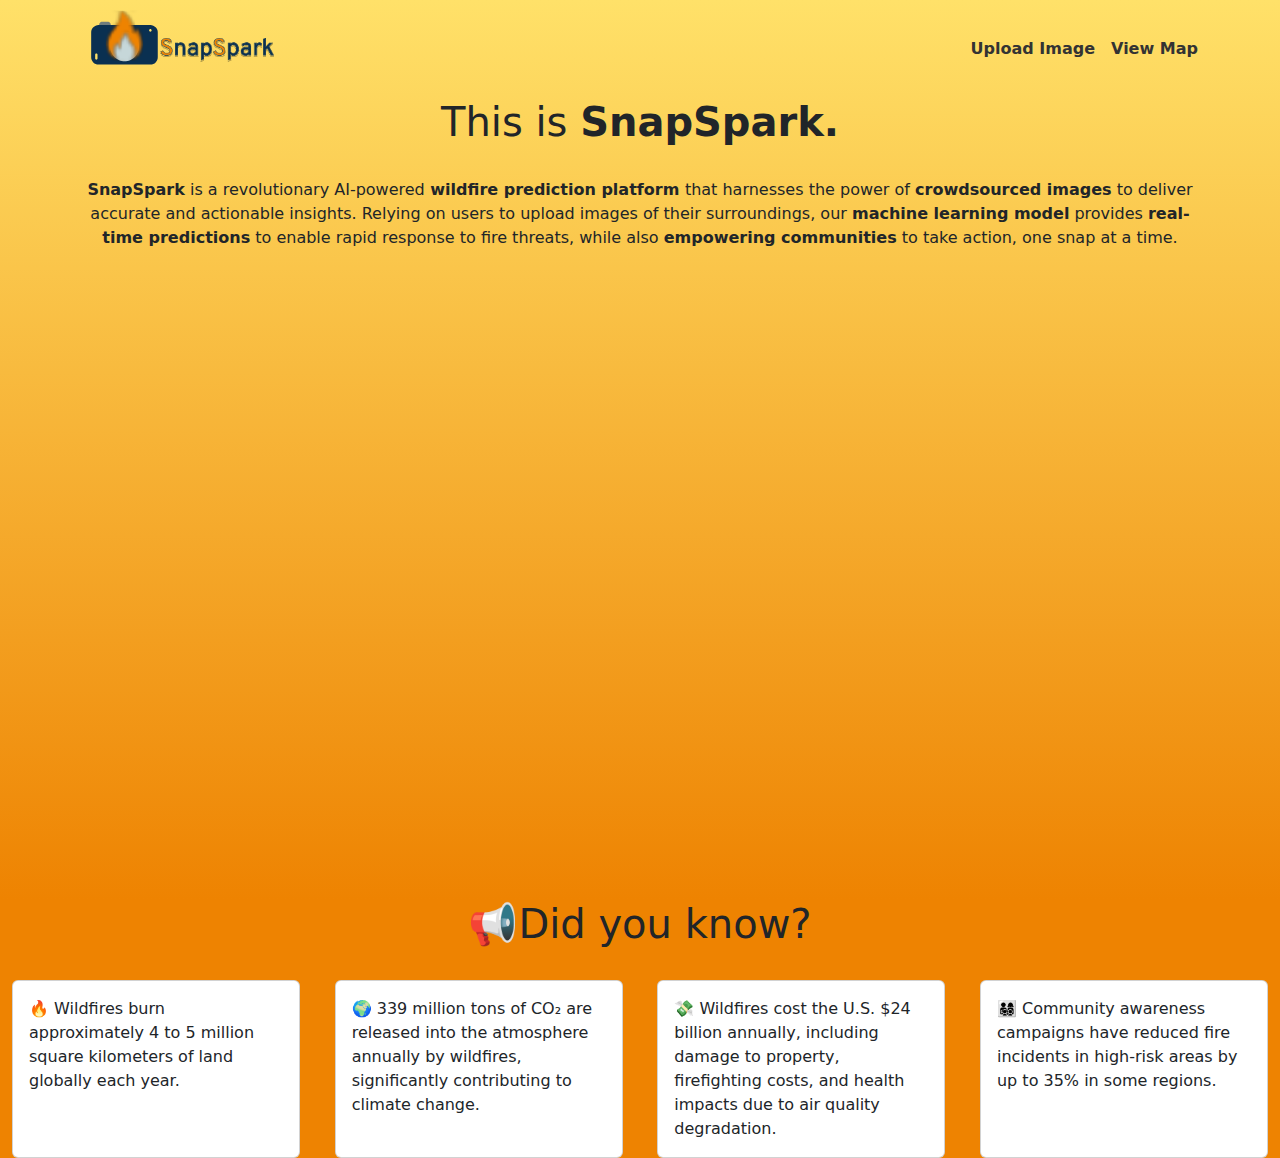
==== Frontend/index.html @ a72ec993 "ui" ====
<!DOCTYPE html>
<html lang="en">
  <head>
    <meta charset="UTF-8" />
    <meta name="viewport" content="width=device-width, initial-scale=1.0" />
    <title>SnapSpark</title>
    <link rel="stylesheet" href="styles.css" />
    <link href="https://cdn.jsdelivr.net/npm/bootstrap@5.3.3/dist/css/bootstrap.min.css" rel="stylesheet" integrity="sha384-QWTKZyjpPEjISv5WaRU9OFeRpok6YctnYmDr5pNlyT2bRjXh0JMhjY6hW+ALEwIH" crossorigin="anonymous">
  </head>

  <body>
    <div class="container-fluid gradient-bg full-page-container">
        <div class="masthead clearfix nav-underline">
            <div class="container inner d-flex justify-content-between align-items-center">
              <h3 class="masthead-brand justify-content-between align-items-center"><a href="index.html"><img src="SnapSpark-Nonsquare.svg" alt="SnapSpark Logo" class="navbar-logo"></a></h3>
              <nav>
                <ul class="nav masthead-nav nav-underline">
                  <li><a href="upload.html"><strong>Upload Image</strong></a></li>
                  <li><a href="mapview.html"><strong>View Map</strong></a></li>
                </ul>
              </nav>
            </div>
          </div>

          <div class="container-fluid fade-in">
            <h1 class="text-center font-weight-bold">This is <strong>SnapSpark.</strong></h1>

            <br>

            <p class="container text-center"> <strong>SnapSpark</strong> is a revolutionary AI-powered<strong> wildfire prediction platform </strong> that harnesses the power of <strong>crowdsourced images</strong> to deliver accurate and actionable insights. Relying on users to upload images of their surroundings, our <strong>machine learning model</strong> provides <strong>real-time predictions</strong> to enable rapid response to fire threats, while also <strong>empowering communities</strong> to take action, one snap at a time. </p>
          </div>
          <br>
          <br>
          <br>
          <br>
    </div>

    <div class="container-fluid" style="background-color:  #EE8301;">

      <h1 class="text-center font-weight-bold"> 📢Did you know?</h1>

      <br>

      <div class="d-flex flex-wrap justify-content-between">
      
      <div class="card justify-content-center">
        <div class="card-body">
          🔥 Wildfires burn approximately 4 to 5 million square kilometers of land globally each year.
        </div>
      </div>

      <br>

      <div class="card justify-content-center">
        <div class="card-body">
          🌍 339 million tons of CO₂ are released into the atmosphere annually by wildfires, significantly contributing to climate change.
        </div>
      </div>

      <br>

      <div class="card justify-content-center">
        <div class="card-body">
          💸 Wildfires cost the U.S. $24 billion annually, including damage to property, firefighting costs, and health impacts due to air quality degradation.
        </div>
      </div>

      <br>

      <div class="card justify-content-center">
        <div class="card-body">
          👨‍👩‍👧‍👦 Community awareness campaigns have reduced fire incidents in high-risk areas by up to 35% in some regions.
        </div>
      </div>
    </div>
  </body>
</html>
---- Frontend/styles.css ----
html, body { 
  height: 100%; margin: 0; 
  background-color: #EE8301;
}

.full-page-container {
  height: 100vh;
}

.card {
  width: 18rem;
  height: 10px;
}

.container {
  margin-left: 10px;
  margin-right: 10px;
}


.gradient-bg {
  background: linear-gradient(#FFE169, #EE8301);
}

.navbar-logo {
  width: 200px;
  height: auto;
  display: flex;
}

.masthead-brand{
  padding: 5px 0;
  background-color: transparent;
}

.masthead-nav {
  list-style: none;
  display: flex;
  gap: 30px;
  margin: 0;
}

.masthead-nav a {
  color: #333;
  text-decoration: none;
}

.masthead-nav a:hover {
  color: #ff3e04; /* Change color on hover */
}

/*
.navbar-nav {
  list-style: none;
  display: flex;
  gap: 20px;
}

.container {
  background-color: white;
  padding: 20px;
  border-radius: 8px;
}
*/

/*box-shadow: 0 4px 8px rgba(0, 0, 0, 0.1);
  text-align: center;
  width: 500px;
  height: 400px; 

h2 {
  margin-bottom: 20px;
}

.main {
  display: flex;
  justify-content: space-between;
  margin-top: 50px;
}
*/

.upload-box {
  display: flex;
  flex-direction: column;
  align-items: center;
  justify-content: center;
  border: 4px dashed #ccc;
  background-color: rgba(198, 215, 217, 0.25);
  padding: 20px;
  margin-left: 150px;
  width: 250px;
  height: 250px;
  border-radius: 8px;
  cursor: pointer;
  transition: background-color 1s;
}

.upload-box:hover {
  background-color: rgba(198, 215, 217, 0.75);
}

.upload-icon {
  width: 95px;
  height: 95px;
  transition: width 1s;
  transition: height 1s;
}

.upload-icon:hover {
  width: 130px;
  height: 130px;
}

.upload-label {
  cursor: pointer;
  color: #0A3051;
  margin-top: 10px;
}

#file-upload {
  display: none;
}

/* Close Icon */
.close-icon {
  position: absolute;
  top: 5px;
  right: 5px;
  font-size: 20px;
  color: red;
  cursor: pointer;
  display: none; /* Hidden initially */
}
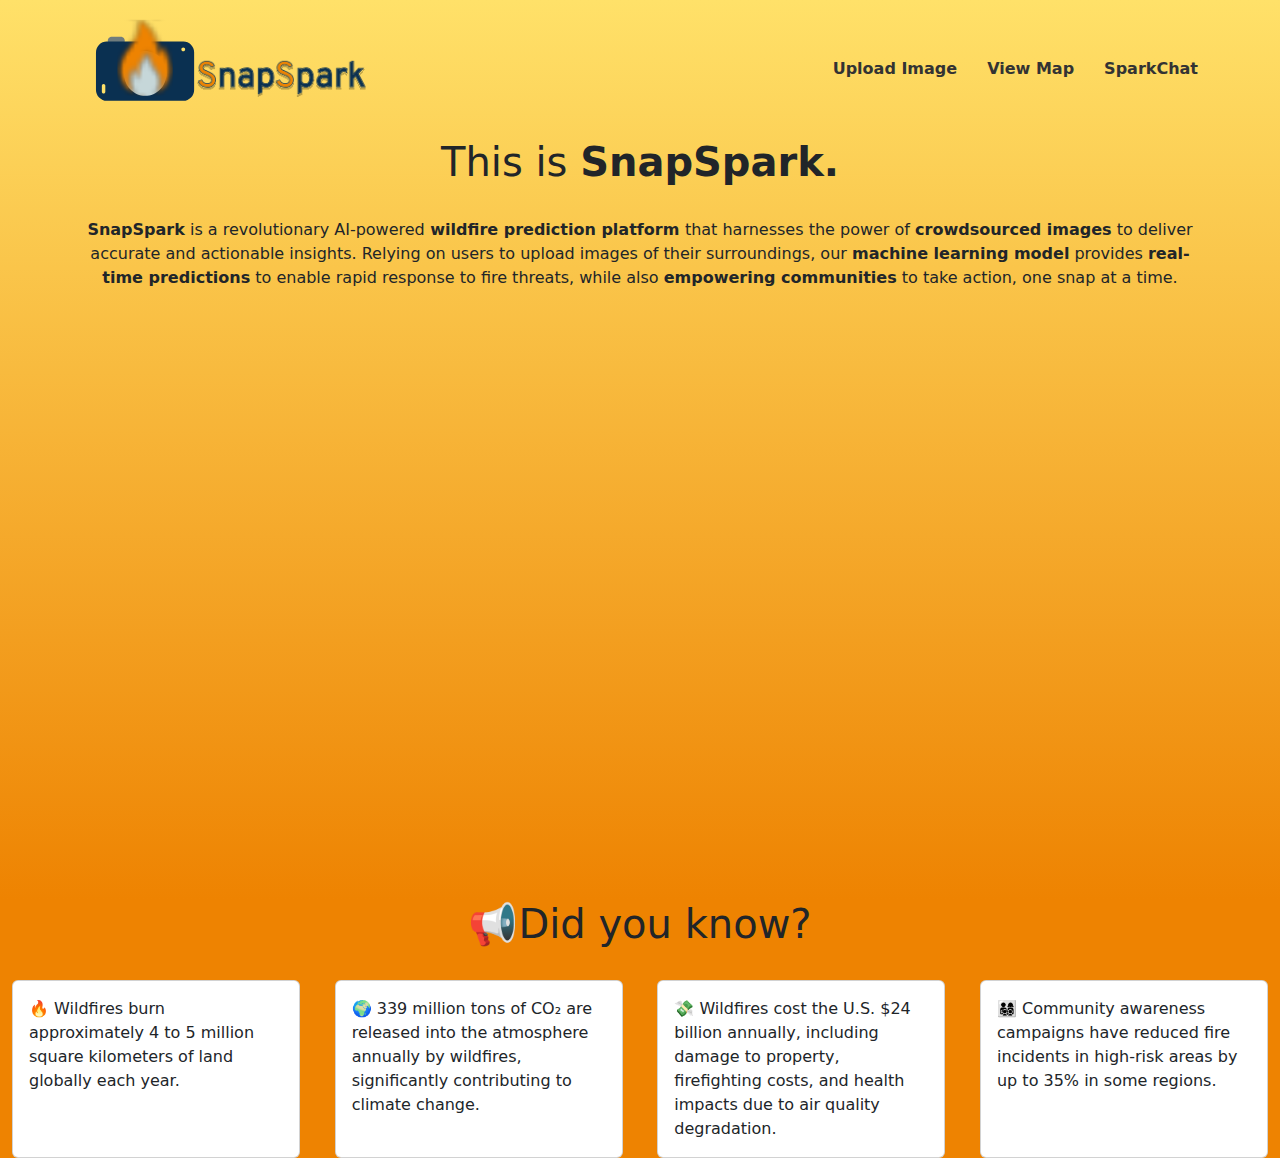
==== commit 61d1f42d: "new page for SparkChat" ====
--- a/Frontend/index.html
+++ b/Frontend/index.html
@@ -12,11 +12,12 @@
     <div class="container-fluid gradient-bg full-page-container">
         <div class="masthead clearfix nav-underline">
             <div class="container inner d-flex justify-content-between align-items-center">
-              <h3 class="masthead-brand justify-content-between align-items-center"><a href="index.html"><img src="SnapSpark-Nonsquare.svg" alt="SnapSpark Logo" class="navbar-logo"></a></h3>
+              <h3 class="masthead-brand justify-content-between align-items-center"><a href="index.html"><img src="SnapSpark (100 x 40 px).svg" alt="SnapSpark Logo" class="navbar-logo"></a></h3>
               <nav>
-                <ul class="nav masthead-nav nav-underline">
-                  <li><a href="upload.html"><strong>Upload Image</strong></a></li>
-                  <li><a href="mapview.html"><strong>View Map</strong></a></li>
+                <ul class="nav masthead-nav">
+                  <li><a class = "nav-underline" href="upload.html"><strong>Upload Image</strong></a></li>
+                  <li><a class = "nav-underline" href="mapview.html"><strong>View Map</strong></a></li>
+                  <li><a class = "nav-underline" href="sparkchat.html"><strong>SparkChat</strong></a></li>
                 </ul>
               </nav>
             </div>
--- a/Frontend/styles.css
+++ b/Frontend/styles.css
@@ -17,13 +17,12 @@
   margin-right: 10px;
 }
 
-
 .gradient-bg {
   background: linear-gradient(#FFE169, #EE8301);
 }
 
 .navbar-logo {
-  width: 200px;
+  width: 300px;
   height: auto;
   display: flex;
 }
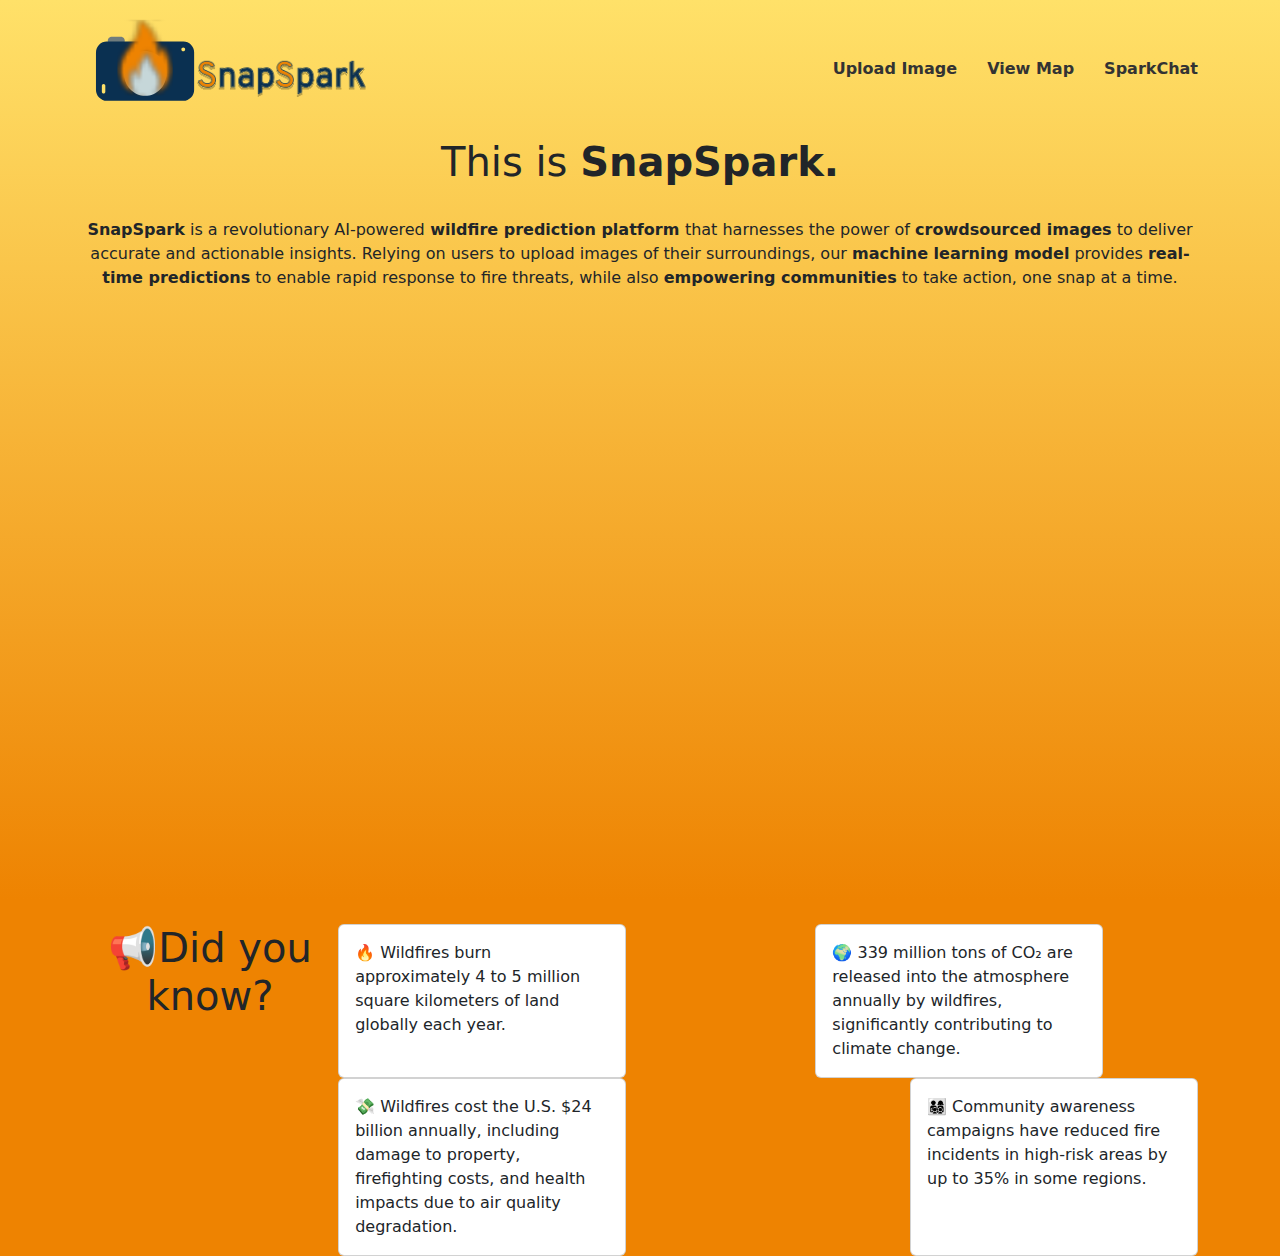
==== commit c393182a: "Map on main" ====
--- a/Frontend/index.html
+++ b/Frontend/index.html
@@ -30,13 +30,11 @@
 
             <p class="container text-center"> <strong>SnapSpark</strong> is a revolutionary AI-powered<strong> wildfire prediction platform </strong> that harnesses the power of <strong>crowdsourced images</strong> to deliver accurate and actionable insights. Relying on users to upload images of their surroundings, our <strong>machine learning model</strong> provides <strong>real-time predictions</strong> to enable rapid response to fire threats, while also <strong>empowering communities</strong> to take action, one snap at a time. </p>
           </div>
-          <br>
-          <br>
-          <br>
-          <br>
-    </div>
-
-    <div class="container-fluid" style="background-color:  #EE8301;">
+          <br>  
+          <div class="container d-flex" style="min-height:550px; position: absolute" id="datawrapper-vis-P15Xw"><script type="text/javascript" defer src="https://datawrapper.dwcdn.net/P15Xw/embed.js" charset="utf-8" data-target="#datawrapper-vis-P15Xw"></script><noscript><img src="https://datawrapper.dwcdn.net/P15Xw/full.png" alt="" /></noscript></div>
+        </div>
+      <br>
+    <div class="container d-flex" style="background-color:  #EE8301;">
 
       <h1 class="text-center font-weight-bold"> 📢Did you know?</h1>
 
--- a/Frontend/styles.css
+++ b/Frontend/styles.css
@@ -30,6 +30,11 @@
 .masthead-brand{
   padding: 5px 0;
   background-color: transparent;
+}
+
+.chat-box {
+  background-color: white;
+  padding: 20px;
 }
 
 .masthead-nav {
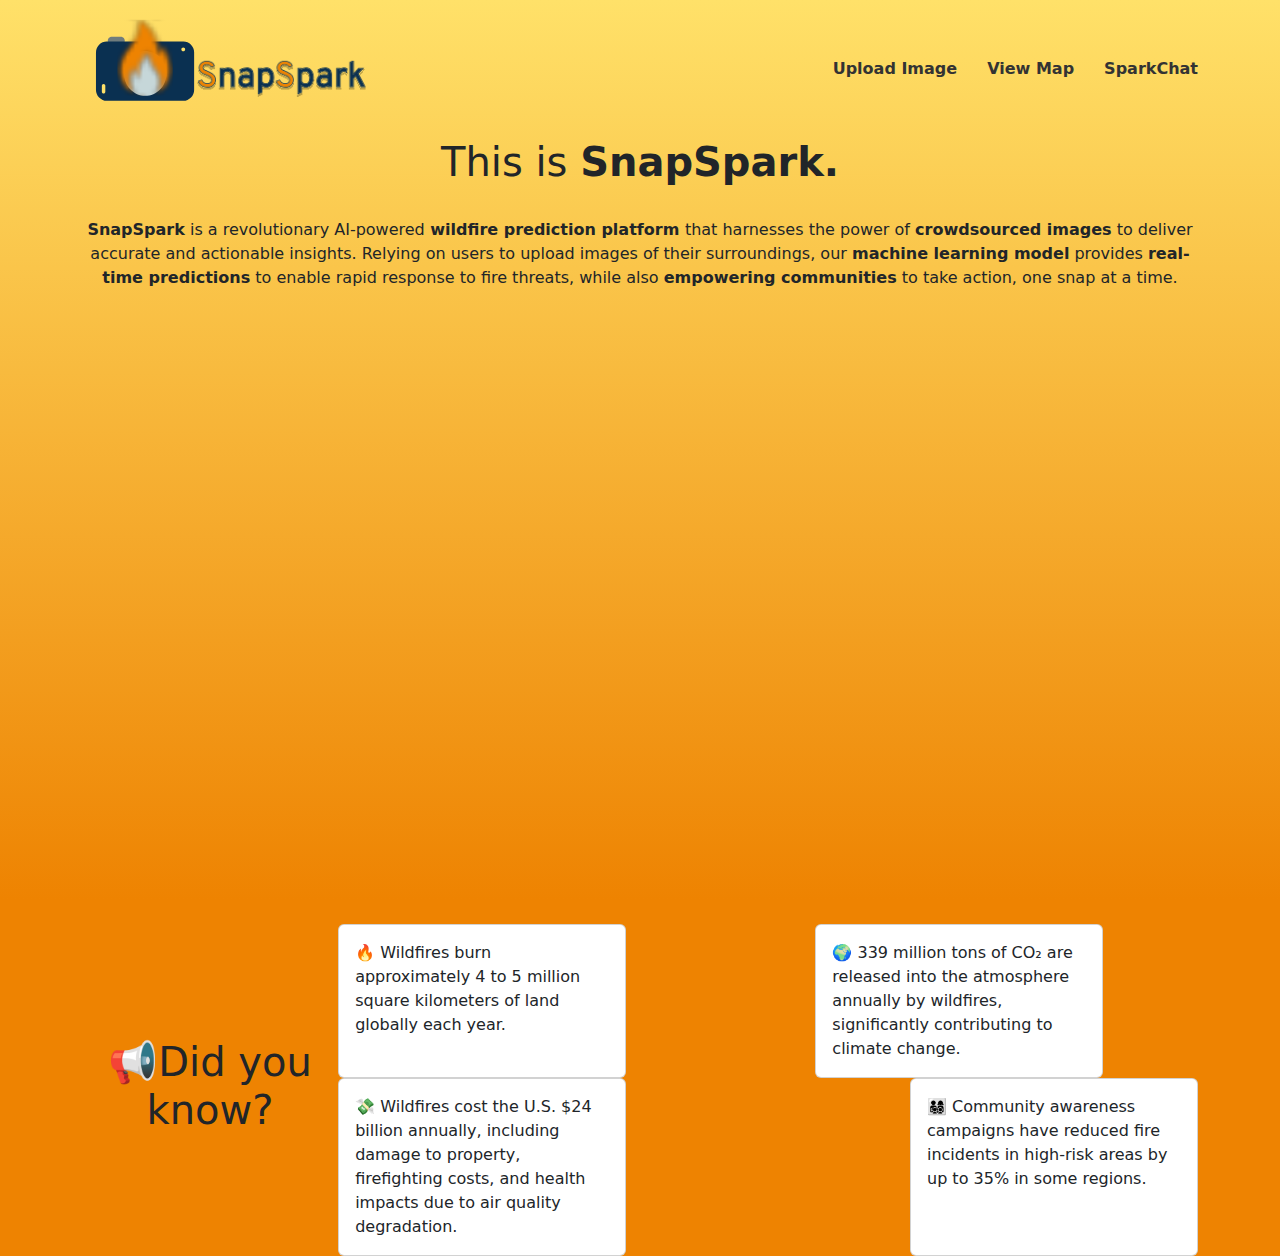
==== commit e24ecb01: "hey" ====
--- a/Frontend/index.html
+++ b/Frontend/index.html
@@ -31,10 +31,15 @@
             <p class="container text-center"> <strong>SnapSpark</strong> is a revolutionary AI-powered<strong> wildfire prediction platform </strong> that harnesses the power of <strong>crowdsourced images</strong> to deliver accurate and actionable insights. Relying on users to upload images of their surroundings, our <strong>machine learning model</strong> provides <strong>real-time predictions</strong> to enable rapid response to fire threats, while also <strong>empowering communities</strong> to take action, one snap at a time. </p>
           </div>
           <br>  
-          <div class="container d-flex" style="min-height:550px; position: absolute" id="datawrapper-vis-P15Xw"><script type="text/javascript" defer src="https://datawrapper.dwcdn.net/P15Xw/embed.js" charset="utf-8" data-target="#datawrapper-vis-P15Xw"></script><noscript><img src="https://datawrapper.dwcdn.net/P15Xw/full.png" alt="" /></noscript></div>
-        </div>
+
+          <div class="container-fluid d-flex justify-content-center">
+            <div style="min-height:600px" id="datawrapper-vis-P15Xw"><script type="text/javascript" defer src="https://datawrapper.dwcdn.net/P15Xw/embed.js" charset="utf-8" data-target="#datawrapper-vis-P15Xw"></script><noscript><img src="https://datawrapper.dwcdn.net/P15Xw/full.png" alt="" /></noscript></div>
+            </div>
+          </div>
       <br>
-    <div class="container d-flex" style="background-color:  #EE8301;">
+
+
+    <div class="container d-flex align-items-center" style="background-color:  #EE8301;">
 
       <h1 class="text-center font-weight-bold"> 📢Did you know?</h1>
 
--- a/Frontend/styles.css
+++ b/Frontend/styles.css
@@ -53,36 +53,6 @@
   color: #ff3e04; /* Change color on hover */
 }
 
-/*
-.navbar-nav {
-  list-style: none;
-  display: flex;
-  gap: 20px;
-}
-
-.container {
-  background-color: white;
-  padding: 20px;
-  border-radius: 8px;
-}
-*/
-
-/*box-shadow: 0 4px 8px rgba(0, 0, 0, 0.1);
-  text-align: center;
-  width: 500px;
-  height: 400px; 
-
-h2 {
-  margin-bottom: 20px;
-}
-
-.main {
-  display: flex;
-  justify-content: space-between;
-  margin-top: 50px;
-}
-*/
-
 .upload-box {
   display: flex;
   flex-direction: column;
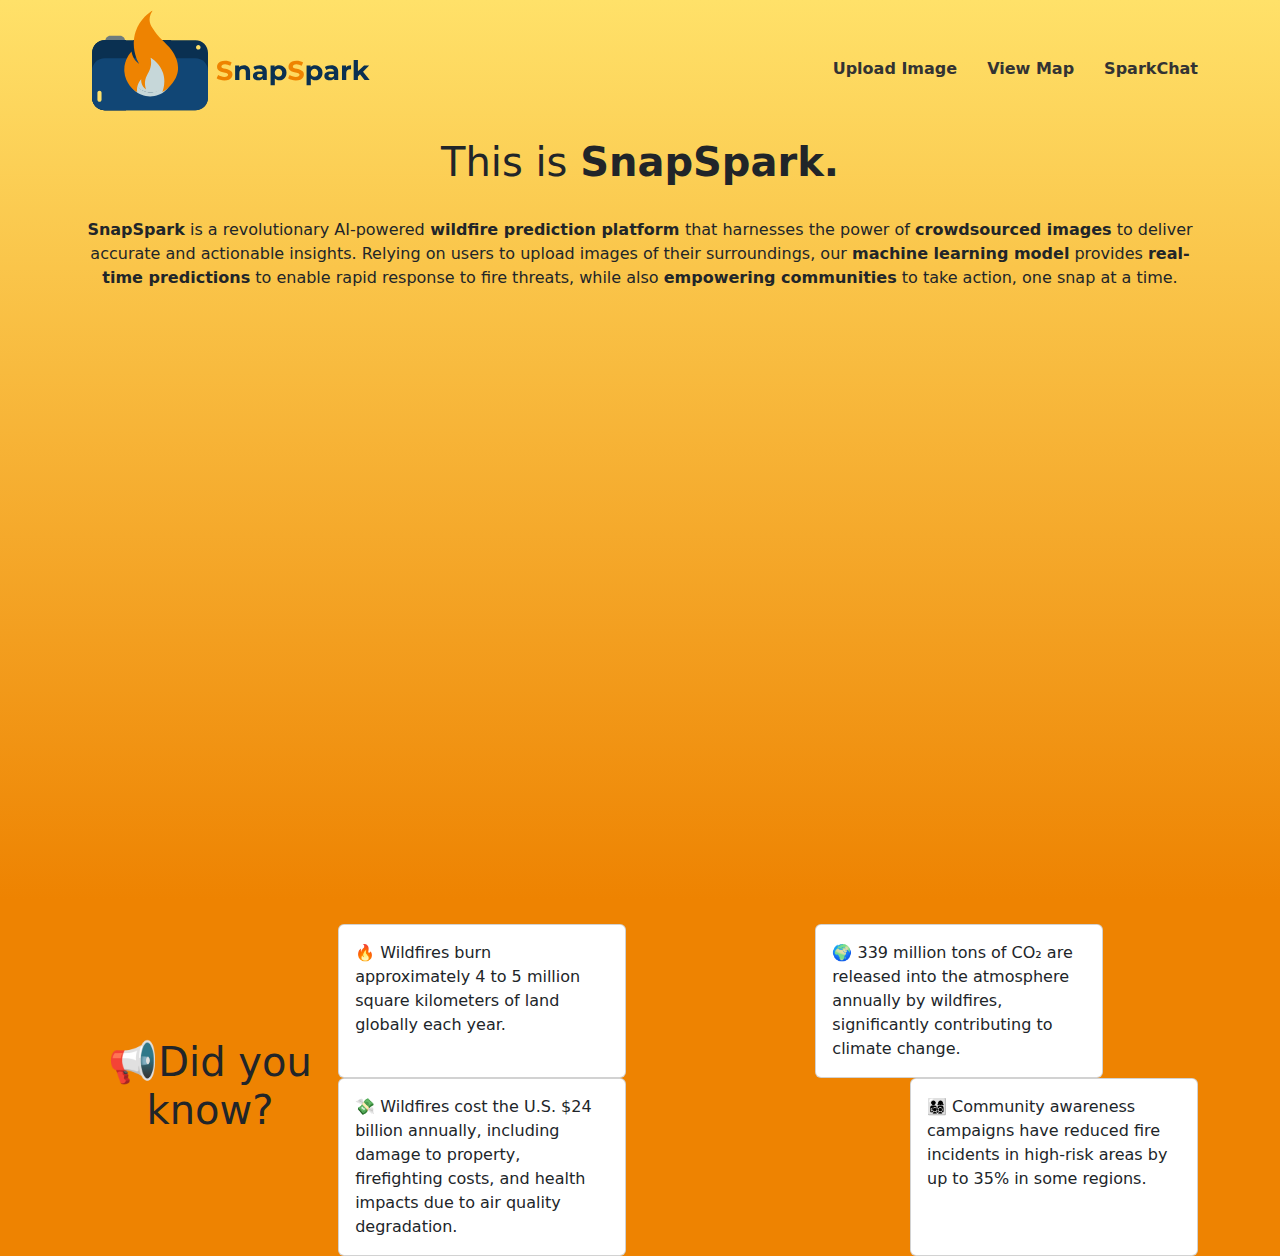
==== commit 3a90e2da: "Logo" ====
--- a/Frontend/index.html
+++ b/Frontend/index.html
@@ -12,7 +12,7 @@
     <div class="container-fluid gradient-bg full-page-container">
         <div class="masthead clearfix nav-underline">
             <div class="container inner d-flex justify-content-between align-items-center">
-              <h3 class="masthead-brand justify-content-between align-items-center"><a href="index.html"><img src="SnapSpark (100 x 40 px).svg" alt="SnapSpark Logo" class="navbar-logo"></a></h3>
+              <h3 class="masthead-brand justify-content-between align-items-center"><a href="index.html"><img src="SnapSpark nonsquare-2.svg" alt="SnapSpark Logo" class="navbar-logo"></a></h3>
               <nav>
                 <ul class="nav masthead-nav">
                   <li><a class = "nav-underline" href="upload.html"><strong>Upload Image</strong></a></li>
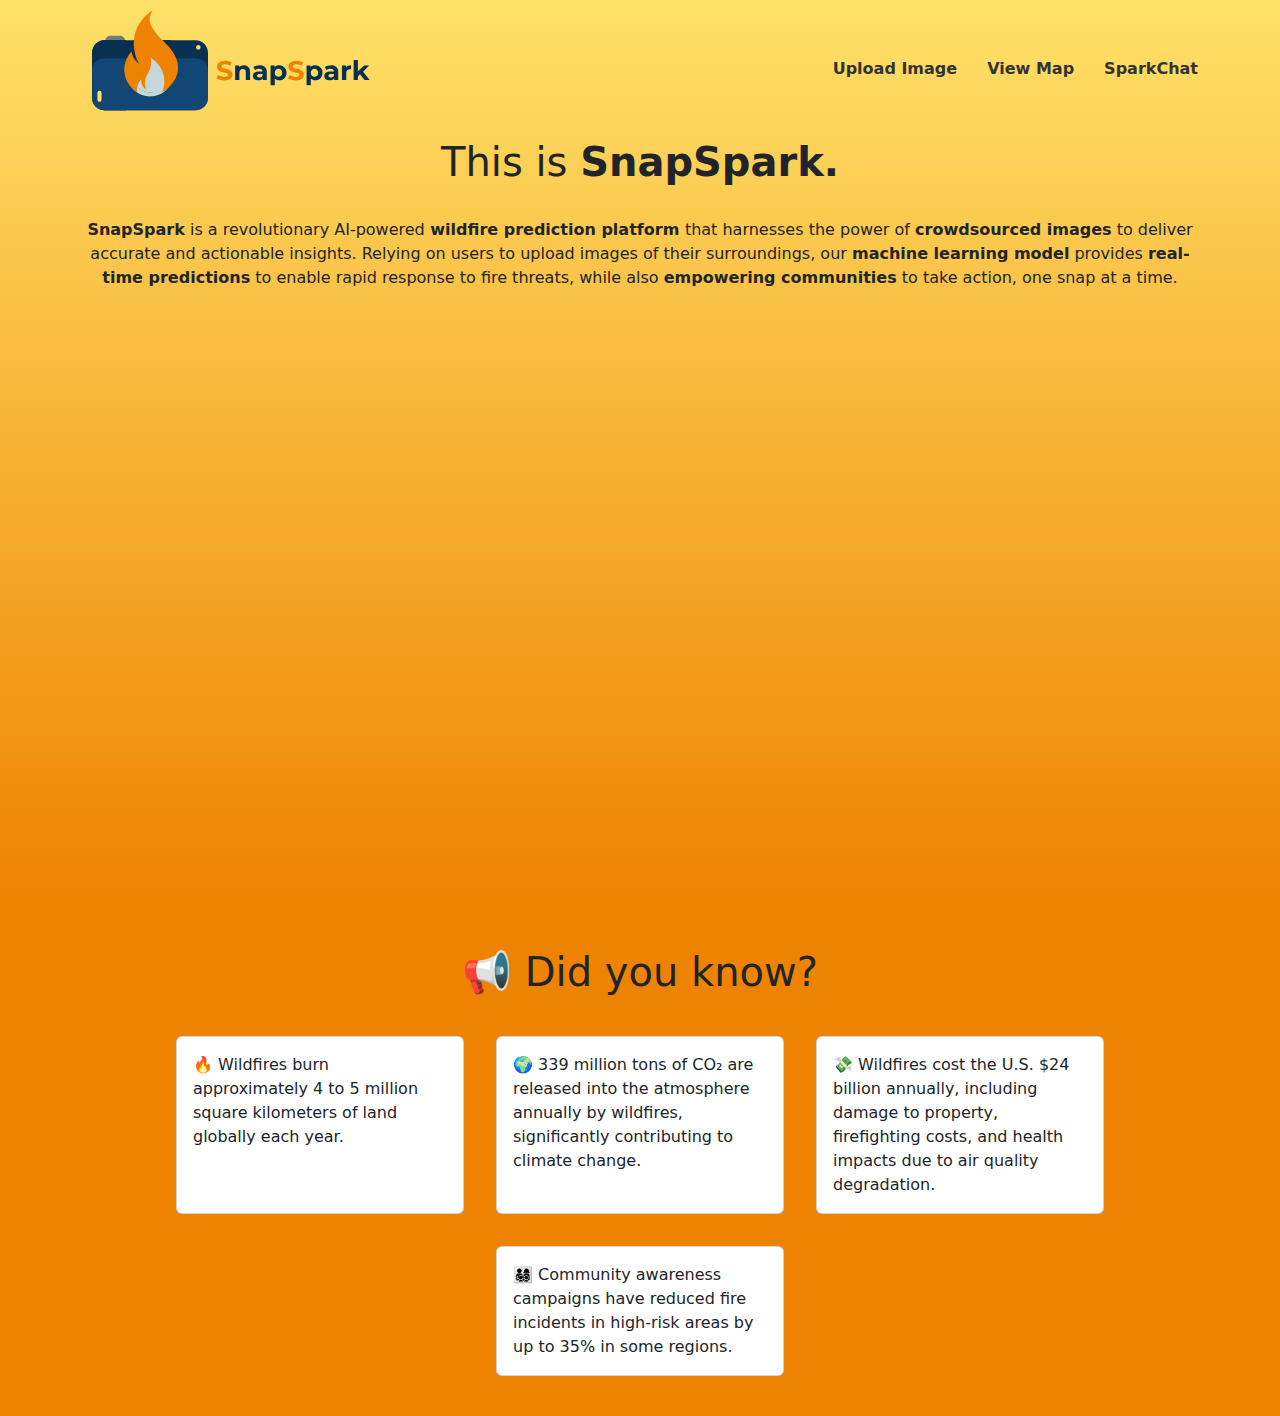
==== commit d8b44425: "wokring on UI" ====
--- a/Frontend/index.html
+++ b/Frontend/index.html
@@ -33,49 +33,45 @@
           <br>  
 
           <div class="container-fluid d-flex justify-content-center">
-            <div style="min-height:600px" id="datawrapper-vis-P15Xw"><script type="text/javascript" defer src="https://datawrapper.dwcdn.net/P15Xw/embed.js" charset="utf-8" data-target="#datawrapper-vis-P15Xw"></script><noscript><img src="https://datawrapper.dwcdn.net/P15Xw/full.png" alt="" /></noscript></div>
+            <div style="min-height:600px; padding: 20px;" id="datawrapper-vis-P15Xw"><script type="text/javascript" defer src="https://datawrapper.dwcdn.net/P15Xw/embed.js" charset="utf-8" data-target="#datawrapper-vis-P15Xw"></script><noscript><img src="https://datawrapper.dwcdn.net/P15Xw/full.png" alt="" /></noscript></div>
             </div>
           </div>
       <br>
 
+      <div class="container d-flex flex-column align-items-center py-4" style="background-color: #EE8301;">
 
-    <div class="container d-flex align-items-center" style="background-color:  #EE8301;">
+        <h1 class="text-center font-weight-bold mb-4">📢 Did you know?</h1>
 
-      <h1 class="text-center font-weight-bold"> 📢Did you know?</h1>
+        <div class="d-flex flex-wrap justify-content-center">
+          
+          <div class="card m-3" style="width: 18rem;">
+            <div class="card-body">
+              🔥 Wildfires burn approximately 4 to 5 million square kilometers of land globally each year.
+            </div>
+          </div>
+    
+          <div class="card m-3" style="width: 18rem;">
+            <div class="card-body">
+              🌍 339 million tons of CO₂ are released into the atmosphere annually by wildfires, significantly contributing to climate change.
+            </div>
+          </div>
 
-      <br>
+          <div class="card m-3" style="width: 18rem;">
+            <div class="card-body">
+              💸 Wildfires cost the U.S. $24 billion annually, including damage to property, firefighting costs, and health impacts due to air quality degradation.
+            </div>
+          </div>
+    
+          <div class="card m-3" style="width: 18rem;">
+            <div class="card-body">
+              👨‍👩‍👧‍👦 Community awareness campaigns have reduced fire incidents in high-risk areas by up to 35% in some regions.
+            </div>
+          </div>
+          
+        </div>
+    </div>
 
-      <div class="d-flex flex-wrap justify-content-between">
-      
-      <div class="card justify-content-center">
-        <div class="card-body">
-          🔥 Wildfires burn approximately 4 to 5 million square kilometers of land globally each year.
-        </div>
-      </div>
-
-      <br>
-
-      <div class="card justify-content-center">
-        <div class="card-body">
-          🌍 339 million tons of CO₂ are released into the atmosphere annually by wildfires, significantly contributing to climate change.
-        </div>
-      </div>
-
-      <br>
-
-      <div class="card justify-content-center">
-        <div class="card-body">
-          💸 Wildfires cost the U.S. $24 billion annually, including damage to property, firefighting costs, and health impacts due to air quality degradation.
-        </div>
-      </div>
-
-      <br>
-
-      <div class="card justify-content-center">
-        <div class="card-body">
-          👨‍👩‍👧‍👦 Community awareness campaigns have reduced fire incidents in high-risk areas by up to 35% in some regions.
-        </div>
-      </div>
+   
     </div>
   </body>
 </html>--- a/Frontend/styles.css
+++ b/Frontend/styles.css
@@ -10,6 +10,11 @@
 .card {
   width: 18rem;
   height: 10px;
+  transition: 1s;
+}
+
+.card:hover {
+  width: 26rem;
 }
 
 .container {
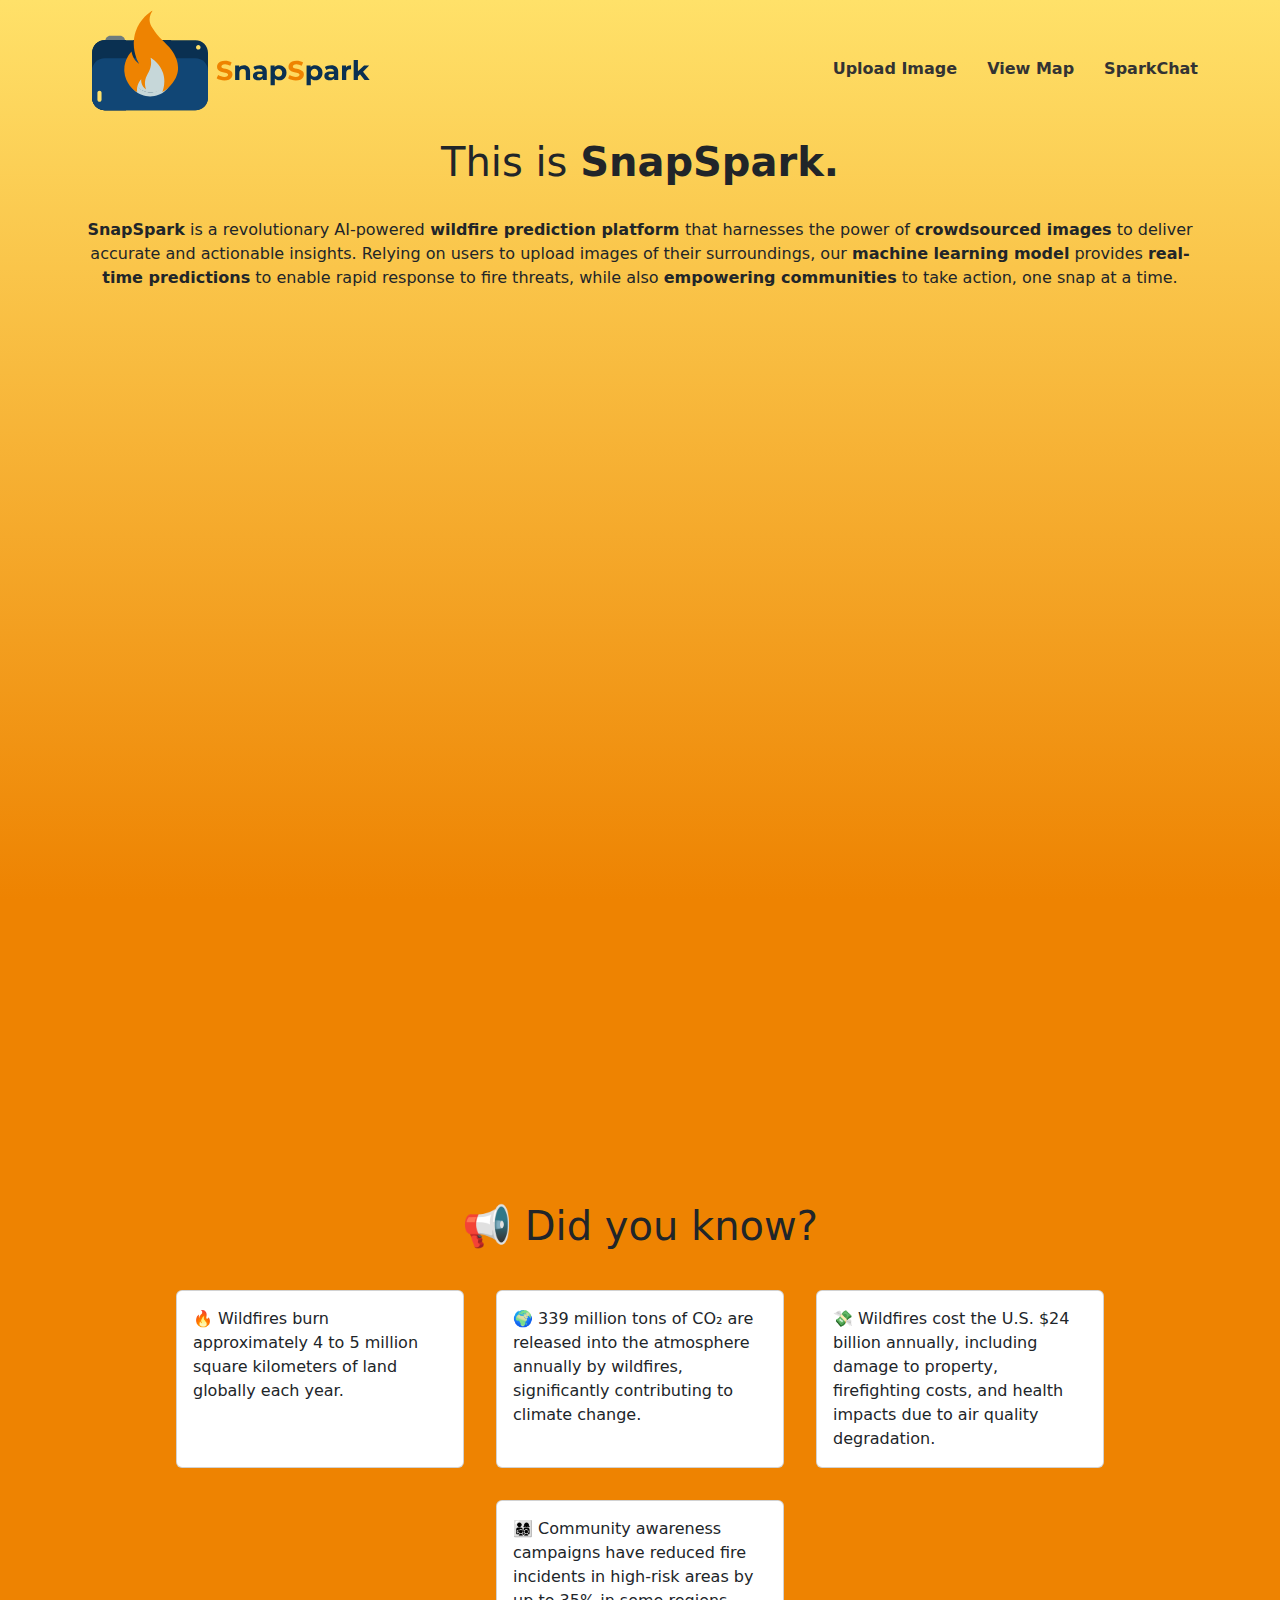
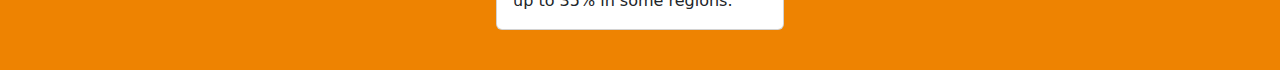
==== commit 6386aef0: "Fixed map and upload image" ====
--- a/Frontend/index.html
+++ b/Frontend/index.html
@@ -32,13 +32,13 @@
           </div>
           <br>  
 
-          <div class="container-fluid d-flex justify-content-center">
-            <div style="min-height:600px; padding: 20px;" id="datawrapper-vis-P15Xw"><script type="text/javascript" defer src="https://datawrapper.dwcdn.net/P15Xw/embed.js" charset="utf-8" data-target="#datawrapper-vis-P15Xw"></script><noscript><img src="https://datawrapper.dwcdn.net/P15Xw/full.png" alt="" /></noscript></div>
+          <div class="container justify-content-center">
+            <div style="min-height: 800px; width: 100%; max-width: 800px; padding: 20px;" id="datawrapper-vis-P15Xw"><script type="text/javascript" defer src="https://datawrapper.dwcdn.net/P15Xw/embed.js" charset="utf-8" data-target="#datawrapper-vis-P15Xw"></script><noscript><img src="https://datawrapper.dwcdn.net/P15Xw/full.png" alt="" /></noscript></div>
             </div>
-          </div>
-      <br>
+          <br>
+          <br>
 
-      <div class="container d-flex flex-column align-items-center py-4" style="background-color: #EE8301;">
+      <div class="container d-flex flex-column align-items-center py-4">
 
         <h1 class="text-center font-weight-bold mb-4">📢 Did you know?</h1>
 
@@ -70,8 +70,6 @@
           
         </div>
     </div>
-
-   
     </div>
   </body>
 </html>--- a/Frontend/styles.css
+++ b/Frontend/styles.css
@@ -5,6 +5,12 @@
 
 .full-page-container {
   height: 100vh;
+}
+
+#datawrapper-vis-P15Xw {
+  width: 100%;
+  max-width: 800px; /* adjust as needed */
+  height: 600px; /* or use a percentage */
 }
 
 .card {
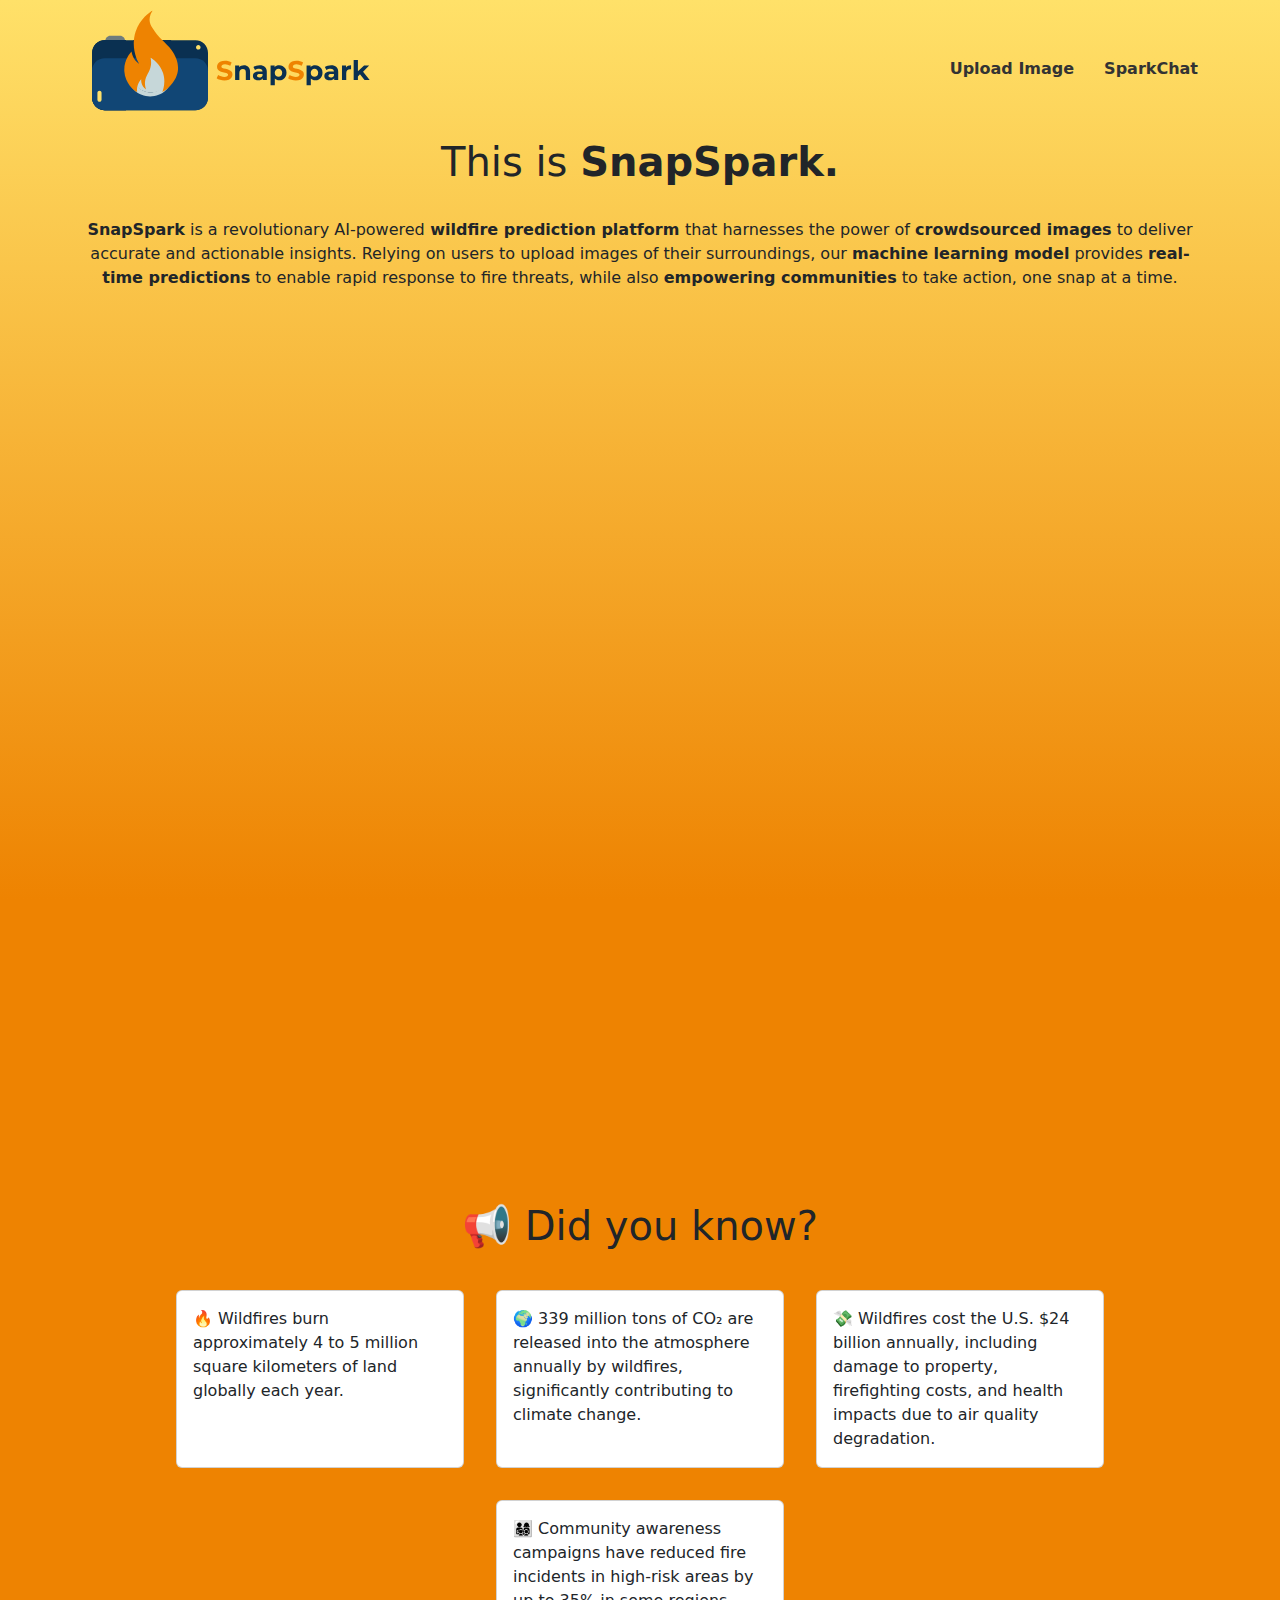
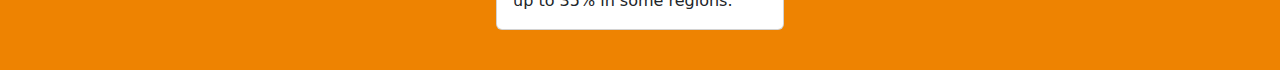
==== commit 3d8cb69d: "Various changes" ====
--- a/Frontend/index.html
+++ b/Frontend/index.html
@@ -16,7 +16,6 @@
               <nav>
                 <ul class="nav masthead-nav">
                   <li><a class = "nav-underline" href="upload.html"><strong>Upload Image</strong></a></li>
-                  <li><a class = "nav-underline" href="mapview.html"><strong>View Map</strong></a></li>
                   <li><a class = "nav-underline" href="sparkchat.html"><strong>SparkChat</strong></a></li>
                 </ul>
               </nav>
